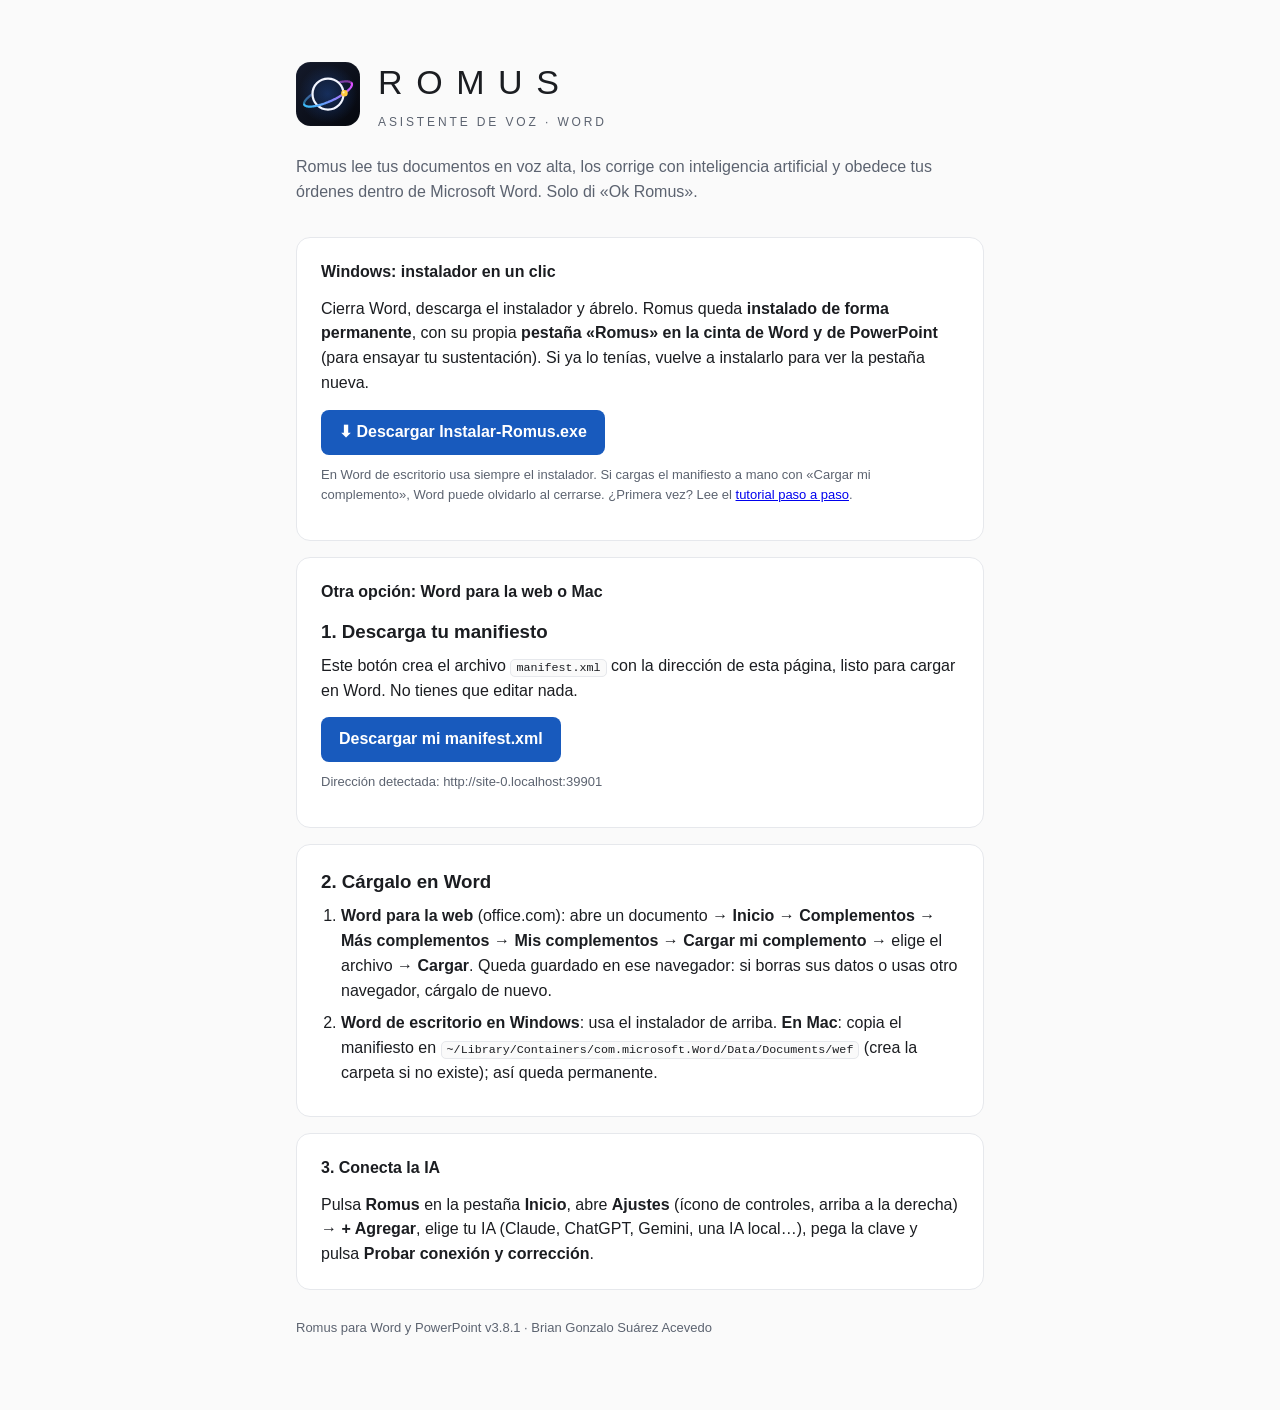
==== index.html @ e5c7108b "Romus v3.8.1: botones de la cinta en todas las versiones de Office - Sin motor compartido (Office 20" ====
<!DOCTYPE html>
<html lang="es">
<head>
  <meta charset="UTF-8">
  <meta name="viewport" content="width=device-width, initial-scale=1">
  <title>Romus para Word</title>
  <link rel="icon" href="assets/iconos/icon-32.png">
  <style>
    :root { --bg:#fafafa; --sup:#fff; --linea:#e6e8ec; --texto:#1b1d21; --texto-2:#5c6370; --acento:#185abd; --ok:#107c41; }
    @media (prefers-color-scheme: dark) { :root { --bg:#111317; --sup:#1a1d23; --linea:#2a2e36; --texto:#eceef2; --texto-2:#a4abb8; --acento:#4f9bff; --ok:#54c28a; } }
    * { box-sizing: border-box; }
    body { margin:0; font-family:"Segoe UI Variable Text","Segoe UI",-apple-system,Roboto,sans-serif; background:var(--bg); color:var(--texto); line-height:1.55; }
    main { max-width:720px; margin:0 auto; padding:56px 16px 72px; }
    header { display:flex; align-items:center; gap:18px; margin-bottom:10px; }
    header img { width:64px; height:64px; }
    h1 { margin:0; font-weight:300; letter-spacing:.4em; font-size:34px; }
    .lema { margin:4px 0 0; font-size:12px; letter-spacing:.24em; color:var(--texto-2); }
    .intro { font-size:16px; color:var(--texto-2); margin:24px 0 32px; }
    section { background:var(--sup); border:1px solid var(--linea); border-radius:14px; padding:22px 24px; margin-bottom:16px; }
    h2 { font-size:16px; margin:0 0 12px; }
    ol, ul { margin:0; padding-left:20px; }
    li { margin-bottom:8px; }
    .boton { display:inline-flex; align-items:center; gap:8px; background:var(--acento); color:#fff; border:none; text-decoration:none; padding:10px 18px; border-radius:8px; font:inherit; font-weight:600; cursor:pointer; }
    .boton:hover { filter:brightness(1.08); }
    .nota { font-size:13px; color:var(--texto-2); margin-top:10px; }
    .ok { color:var(--ok); }
    code { background:var(--bg); border:1px solid var(--linea); border-radius:5px; padding:1px 5px; font-size:.9em; }
    footer { color:var(--texto-2); font-size:13px; margin-top:28px; }
  </style>
</head>
<body>
<main>
  <header>
    <img src="assets/logo/logo-romus-app.svg" alt="">
    <div><h1>ROMUS</h1><p class="lema">ASISTENTE DE VOZ · WORD</p></div>
  </header>
  <p class="intro">Romus lee tus documentos en voz alta, los corrige con inteligencia artificial y obedece tus órdenes dentro de Microsoft Word. Solo di «Ok Romus».</p>

  <section>
    <h2>Windows: instalador en un clic</h2>
    <p style="margin:0 0 14px">Cierra Word, descarga el instalador y ábrelo. Romus queda <b>instalado de forma permanente</b>, con su propia <b>pestaña «Romus» en la cinta de Word y de PowerPoint</b> (para ensayar tu sustentación). Si ya lo tenías, vuelve a instalarlo para ver la pestaña nueva.</p>
    <a class="boton" href="https://github.com/PassBri/romus/raw/main/descargas/Instalar-Romus.exe">⬇ Descargar Instalar-Romus.exe</a>
    <p class="nota">En Word de escritorio usa siempre el instalador. Si cargas el manifiesto a mano con «Cargar mi complemento», Word puede olvidarlo al cerrarse. ¿Primera vez? Lee el <a href="tutorial.html">tutorial paso a paso</a>.</p>
  </section>

  <section>
    <h2>Otra opción: Word para la web o Mac</h2>
    <h3 style="margin:0 0 8px">1. Descarga tu manifiesto</h3>
    <p style="margin:0 0 14px">Este botón crea el archivo <code>manifest.xml</code> con la dirección de esta página, listo para cargar en Word. No tienes que editar nada.</p>
    <button class="boton" id="btnManifiesto">Descargar mi manifest.xml</button>
    <p class="nota" id="notaManifiesto">Dirección detectada: <span id="base">…</span></p>
  </section>

  <section>
    <h3 style="margin:0 0 8px">2. Cárgalo en Word</h3>
    <ol>
      <li><b>Word para la web</b> (office.com): abre un documento → <b>Inicio → Complementos → Más complementos → Mis complementos → Cargar mi complemento</b> → elige el archivo → <b>Cargar</b>. Queda guardado en ese navegador: si borras sus datos o usas otro navegador, cárgalo de nuevo.</li>
      <li><b>Word de escritorio en Windows</b>: usa el instalador de arriba. <b>En Mac</b>: copia el manifiesto en <code>~/Library/Containers/com.microsoft.Word/Data/Documents/wef</code> (crea la carpeta si no existe); así queda permanente.</li>
    </ol>
  </section>

  <section>
    <h2>3. Conecta la IA</h2>
    <p style="margin:0">Pulsa <b>Romus</b> en la pestaña <b>Inicio</b>, abre <b>Ajustes</b> (ícono de controles, arriba a la derecha) → <b>+ Agregar</b>, elige tu IA (Claude, ChatGPT, Gemini, una IA local…), pega la clave y pulsa <b>Probar conexión y corrección</b>.</p>
  </section>

  <footer>Romus para Word y PowerPoint v3.8.1 · Brian Gonzalo Suárez Acevedo</footer>
</main>
<script>
  // Carpeta donde está publicada esta página (por ejemplo https://usuario.github.io/romus)
  const base = location.href.split(/[?#]/)[0].replace(/\/[^/]*$/, "");
  document.getElementById("base").textContent = base;
  document.getElementById("btnManifiesto").addEventListener("click", async () => {
    const nota = document.getElementById("notaManifiesto");
    try {
      if (!/^https:\/\//.test(base)) throw new Error("La página debe abrirse desde una dirección https:// (por ejemplo, GitHub Pages).");
      const r = await fetch("manifest.xml", { cache: "no-store" });
      if (!r.ok) throw new Error("No encontré manifest.xml junto a esta página.");
      const xml = (await r.text()).replaceAll("https://TU-USUARIO.github.io/romus", base);
      const url = URL.createObjectURL(new Blob([xml], { type: "application/xml" }));
      const a = Object.assign(document.createElement("a"), { href: url, download: "manifest.xml" });
      document.body.appendChild(a); a.click(); a.remove();
      nota.innerHTML = '<span class="ok">Listo: se descargó <b>manifest.xml</b> configurado para ' + base + '</span>';
    } catch (e) {
      nota.textContent = e.message;
    }
  });
</script>
</body>
</html>
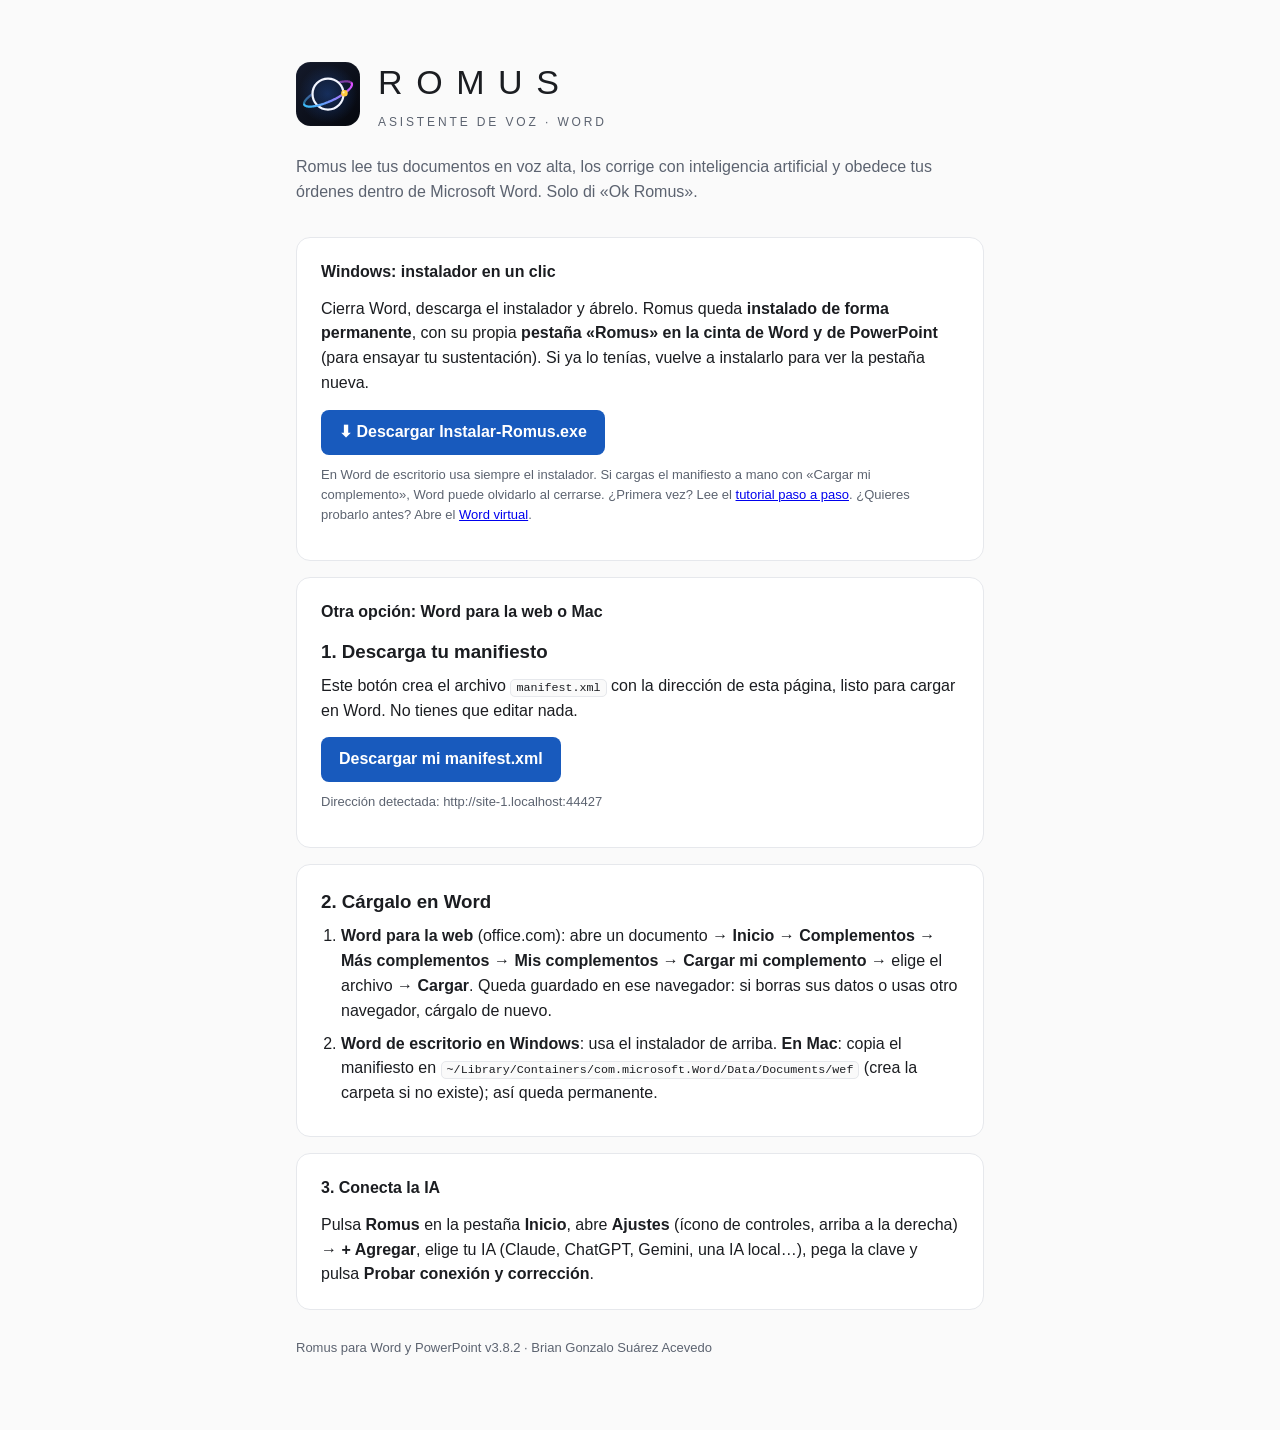
==== commit ac072cb6: "Romus v3.8.2: Word virtual (demo.html) Página que simula Word con la pestaña Romus generada desde el" ====
--- a/index.html
+++ b/index.html
@@ -40,7 +40,7 @@
     <h2>Windows: instalador en un clic</h2>
     <p style="margin:0 0 14px">Cierra Word, descarga el instalador y ábrelo. Romus queda <b>instalado de forma permanente</b>, con su propia <b>pestaña «Romus» en la cinta de Word y de PowerPoint</b> (para ensayar tu sustentación). Si ya lo tenías, vuelve a instalarlo para ver la pestaña nueva.</p>
     <a class="boton" href="https://github.com/PassBri/romus/raw/main/descargas/Instalar-Romus.exe">⬇ Descargar Instalar-Romus.exe</a>
-    <p class="nota">En Word de escritorio usa siempre el instalador. Si cargas el manifiesto a mano con «Cargar mi complemento», Word puede olvidarlo al cerrarse. ¿Primera vez? Lee el <a href="tutorial.html">tutorial paso a paso</a>.</p>
+    <p class="nota">En Word de escritorio usa siempre el instalador. Si cargas el manifiesto a mano con «Cargar mi complemento», Word puede olvidarlo al cerrarse. ¿Primera vez? Lee el <a href="tutorial.html">tutorial paso a paso</a>. ¿Quieres probarlo antes? Abre el <a href="demo.html">Word virtual</a>.</p>
   </section>
 
   <section>
@@ -64,7 +64,7 @@
     <p style="margin:0">Pulsa <b>Romus</b> en la pestaña <b>Inicio</b>, abre <b>Ajustes</b> (ícono de controles, arriba a la derecha) → <b>+ Agregar</b>, elige tu IA (Claude, ChatGPT, Gemini, una IA local…), pega la clave y pulsa <b>Probar conexión y corrección</b>.</p>
   </section>
 
-  <footer>Romus para Word y PowerPoint v3.8.1 · Brian Gonzalo Suárez Acevedo</footer>
+  <footer>Romus para Word y PowerPoint v3.8.2 · Brian Gonzalo Suárez Acevedo</footer>
 </main>
 <script>
   // Carpeta donde está publicada esta página (por ejemplo https://usuario.github.io/romus)
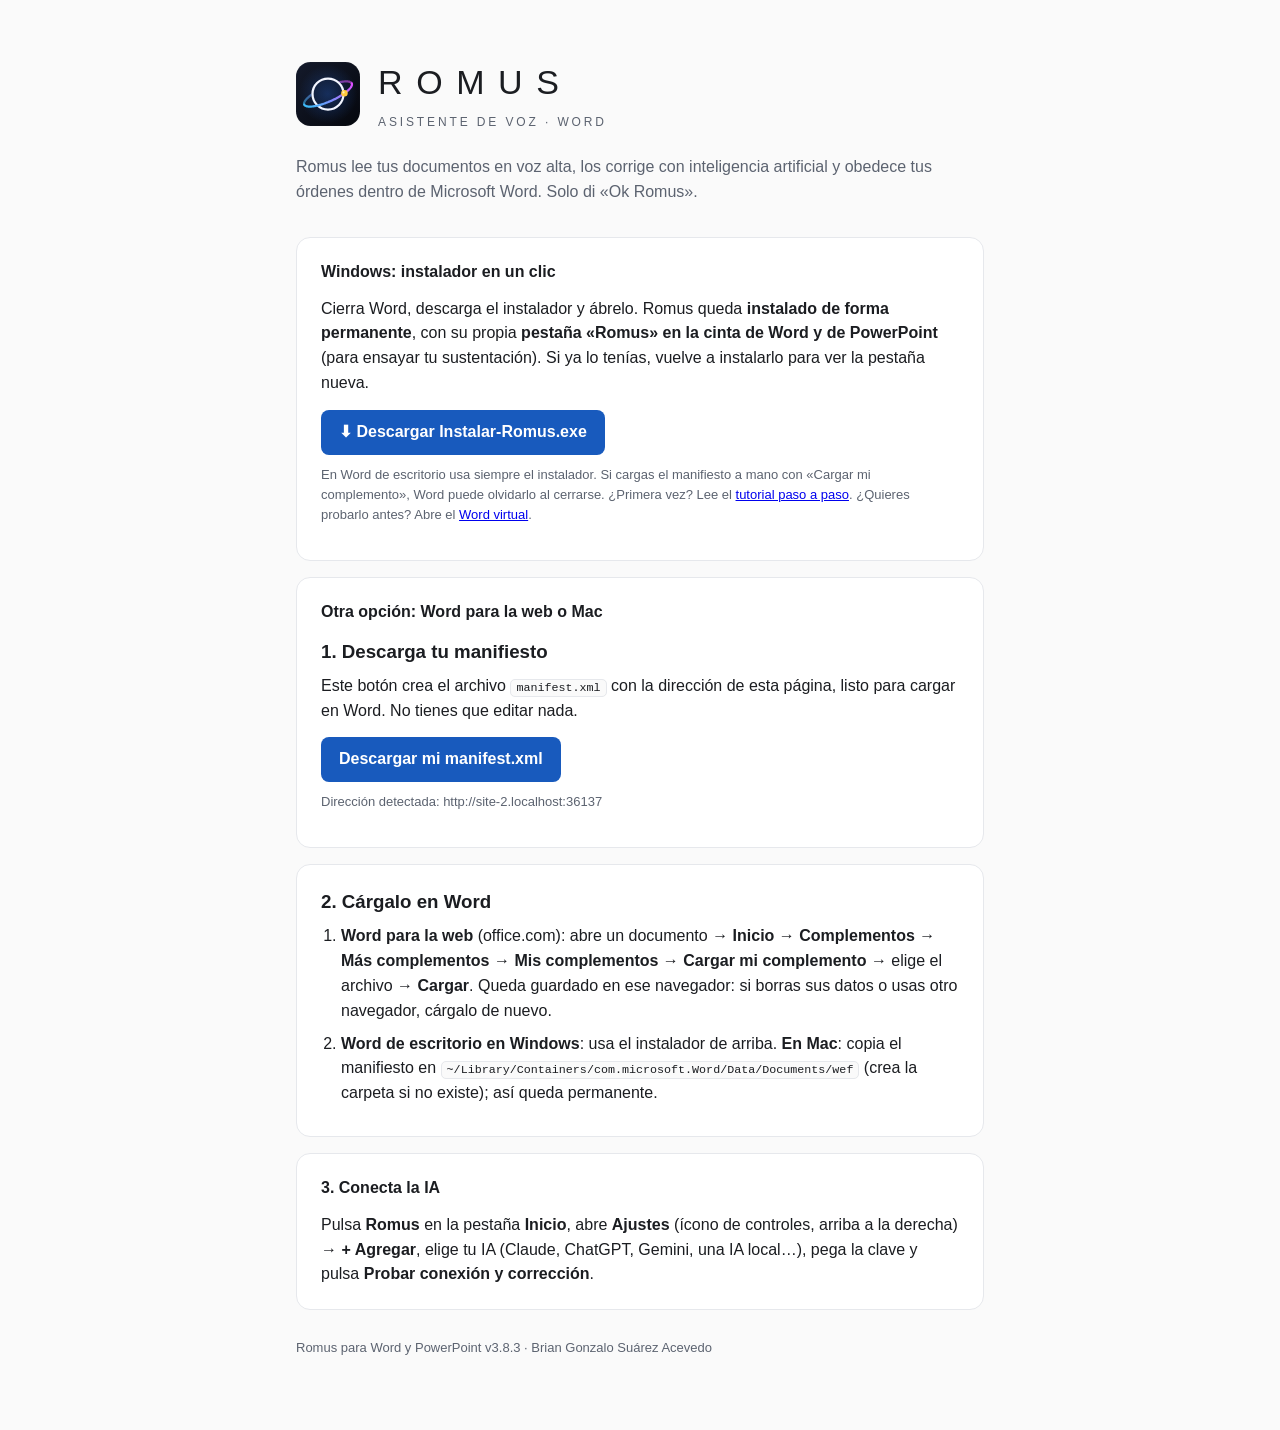
==== commit a524bb83: "Romus v3.8.3: oído en un clic para Word de escritorio Al pulsar Hablar sin una IA que entienda audio" ====
--- a/index.html
+++ b/index.html
@@ -64,7 +64,7 @@
     <p style="margin:0">Pulsa <b>Romus</b> en la pestaña <b>Inicio</b>, abre <b>Ajustes</b> (ícono de controles, arriba a la derecha) → <b>+ Agregar</b>, elige tu IA (Claude, ChatGPT, Gemini, una IA local…), pega la clave y pulsa <b>Probar conexión y corrección</b>.</p>
   </section>
 
-  <footer>Romus para Word y PowerPoint v3.8.2 · Brian Gonzalo Suárez Acevedo</footer>
+  <footer>Romus para Word y PowerPoint v3.8.3 · Brian Gonzalo Suárez Acevedo</footer>
 </main>
 <script>
   // Carpeta donde está publicada esta página (por ejemplo https://usuario.github.io/romus)
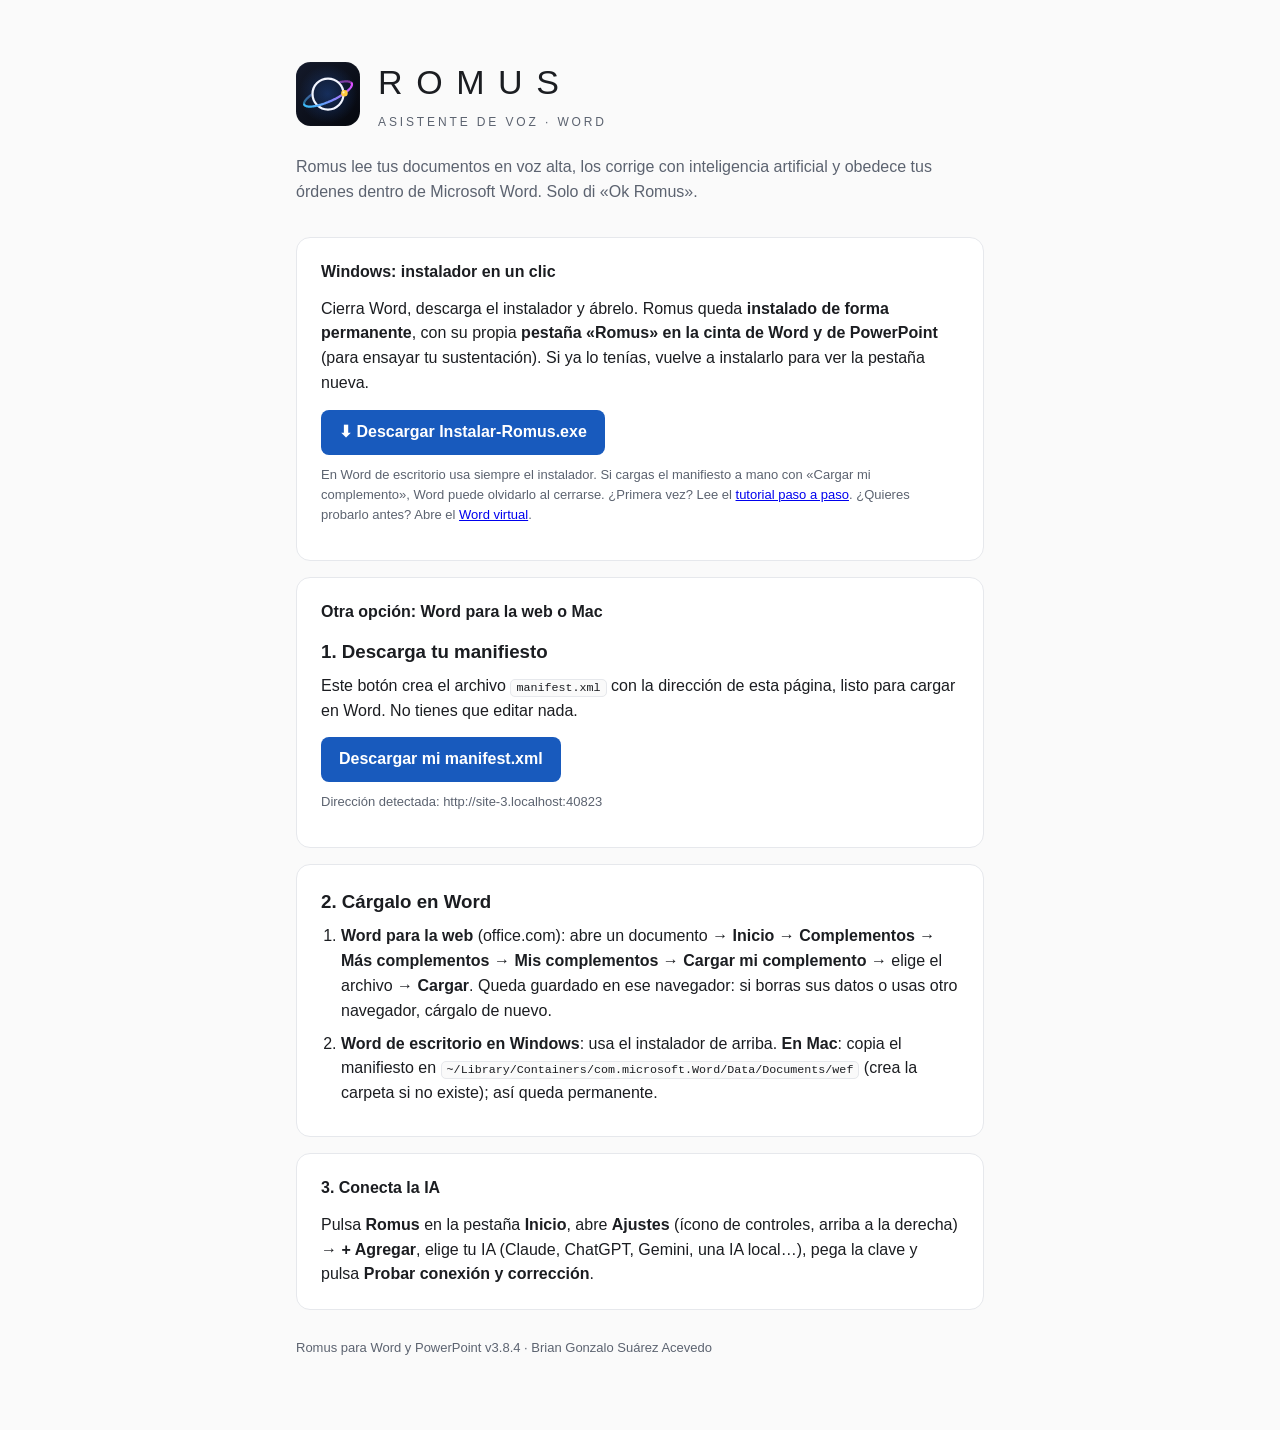
==== commit 766db2c5: "Romus v3.8.4: cinta confiable en Office 2016/2019 La instancia oculta de cada botón ya no ejecuta la" ====
--- a/index.html
+++ b/index.html
@@ -64,7 +64,7 @@
     <p style="margin:0">Pulsa <b>Romus</b> en la pestaña <b>Inicio</b>, abre <b>Ajustes</b> (ícono de controles, arriba a la derecha) → <b>+ Agregar</b>, elige tu IA (Claude, ChatGPT, Gemini, una IA local…), pega la clave y pulsa <b>Probar conexión y corrección</b>.</p>
   </section>
 
-  <footer>Romus para Word y PowerPoint v3.8.3 · Brian Gonzalo Suárez Acevedo</footer>
+  <footer>Romus para Word y PowerPoint v3.8.4 · Brian Gonzalo Suárez Acevedo</footer>
 </main>
 <script>
   // Carpeta donde está publicada esta página (por ejemplo https://usuario.github.io/romus)
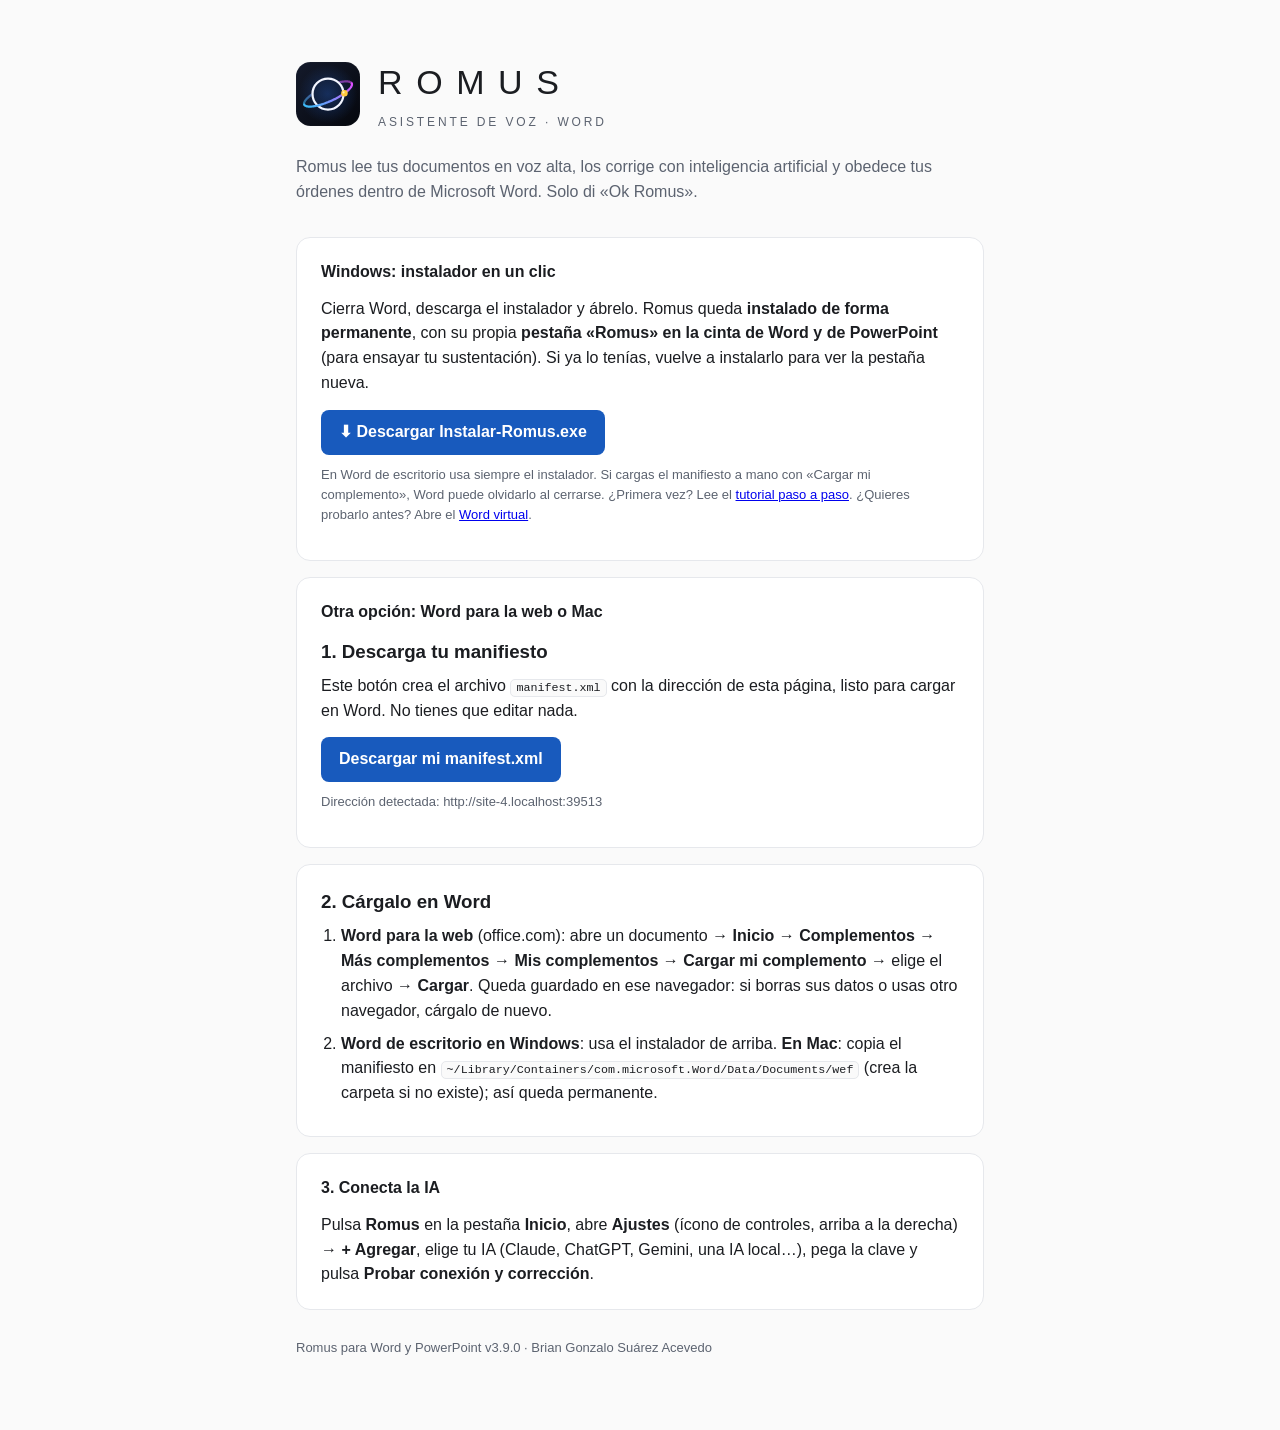
==== commit 6ee8c184: "Romus v3.9.0: cinta clásica para Office 2016, 2019 y 2021 Manifiesto clásico sin motor compartido: c" ====
--- a/index.html
+++ b/index.html
@@ -64,7 +64,7 @@
     <p style="margin:0">Pulsa <b>Romus</b> en la pestaña <b>Inicio</b>, abre <b>Ajustes</b> (ícono de controles, arriba a la derecha) → <b>+ Agregar</b>, elige tu IA (Claude, ChatGPT, Gemini, una IA local…), pega la clave y pulsa <b>Probar conexión y corrección</b>.</p>
   </section>
 
-  <footer>Romus para Word y PowerPoint v3.8.4 · Brian Gonzalo Suárez Acevedo</footer>
+  <footer>Romus para Word y PowerPoint v3.9.0 · Brian Gonzalo Suárez Acevedo</footer>
 </main>
 <script>
   // Carpeta donde está publicada esta página (por ejemplo https://usuario.github.io/romus)
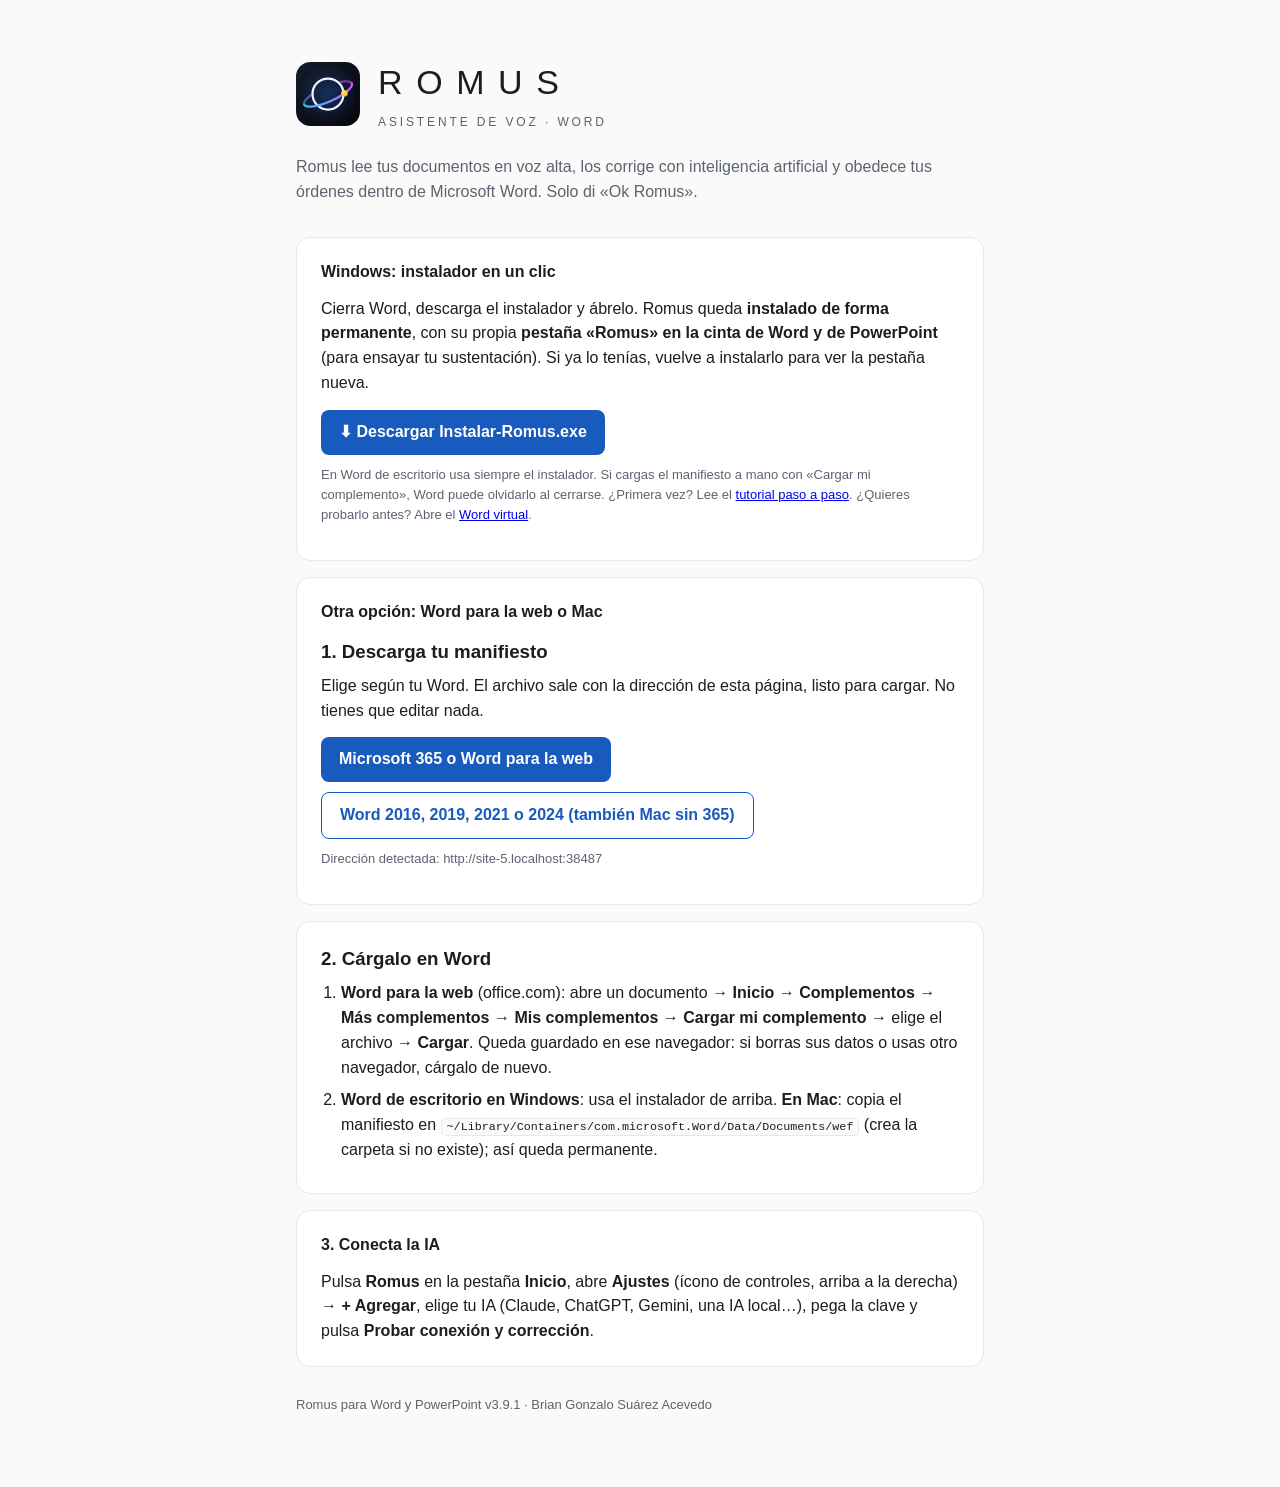
==== commit 91b87154: "Romus v3.9.1: compatible con cada versión de Word Instalador que reconoce Microsoft 365, Word 2016-2" ====
--- a/index.html
+++ b/index.html
@@ -46,8 +46,11 @@
   <section>
     <h2>Otra opción: Word para la web o Mac</h2>
     <h3 style="margin:0 0 8px">1. Descarga tu manifiesto</h3>
-    <p style="margin:0 0 14px">Este botón crea el archivo <code>manifest.xml</code> con la dirección de esta página, listo para cargar en Word. No tienes que editar nada.</p>
-    <button class="boton" id="btnManifiesto">Descargar mi manifest.xml</button>
+    <p style="margin:0 0 14px">Elige según tu Word. El archivo sale con la dirección de esta página, listo para cargar. No tienes que editar nada.</p>
+    <div style="display:flex;gap:10px;flex-wrap:wrap">
+      <button class="boton" id="btnManifiesto" data-archivo="manifest.xml">Microsoft 365 o Word para la web</button>
+      <button class="boton" id="btnManifiestoClasico" data-archivo="manifest-clasico.xml" style="background:#fff;color:#185abd;border:1px solid #185abd">Word 2016, 2019, 2021 o 2024 (también Mac sin 365)</button>
+    </div>
     <p class="nota" id="notaManifiesto">Dirección detectada: <span id="base">…</span></p>
   </section>
 
@@ -64,27 +67,30 @@
     <p style="margin:0">Pulsa <b>Romus</b> en la pestaña <b>Inicio</b>, abre <b>Ajustes</b> (ícono de controles, arriba a la derecha) → <b>+ Agregar</b>, elige tu IA (Claude, ChatGPT, Gemini, una IA local…), pega la clave y pulsa <b>Probar conexión y corrección</b>.</p>
   </section>
 
-  <footer>Romus para Word y PowerPoint v3.9.0 · Brian Gonzalo Suárez Acevedo</footer>
+  <footer>Romus para Word y PowerPoint v3.9.1 · Brian Gonzalo Suárez Acevedo</footer>
 </main>
 <script>
   // Carpeta donde está publicada esta página (por ejemplo https://usuario.github.io/romus)
   const base = location.href.split(/[?#]/)[0].replace(/\/[^/]*$/, "");
   document.getElementById("base").textContent = base;
-  document.getElementById("btnManifiesto").addEventListener("click", async () => {
+  const descargar = async (ev) => {
     const nota = document.getElementById("notaManifiesto");
+    const archivo = ev.currentTarget.dataset.archivo;
     try {
       if (!/^https:\/\//.test(base)) throw new Error("La página debe abrirse desde una dirección https:// (por ejemplo, GitHub Pages).");
-      const r = await fetch("manifest.xml", { cache: "no-store" });
+      const r = await fetch(archivo, { cache: "no-store" });
       if (!r.ok) throw new Error("No encontré manifest.xml junto a esta página.");
       const xml = (await r.text()).replaceAll("https://TU-USUARIO.github.io/romus", base);
       const url = URL.createObjectURL(new Blob([xml], { type: "application/xml" }));
       const a = Object.assign(document.createElement("a"), { href: url, download: "manifest.xml" });
       document.body.appendChild(a); a.click(); a.remove();
-      nota.innerHTML = '<span class="ok">Listo: se descargó <b>manifest.xml</b> configurado para ' + base + '</span>';
+      nota.innerHTML = '<span class="ok">Listo: se descargó <b>manifest.xml</b> ' + (archivo === "manifest.xml" ? "(Microsoft 365)" : "(cinta clásica)") + ' configurado para ' + base + '</span>';
     } catch (e) {
       nota.textContent = e.message;
     }
-  });
+  };
+  document.getElementById("btnManifiesto").addEventListener("click", descargar);
+  document.getElementById("btnManifiestoClasico").addEventListener("click", descargar);
 </script>
 </body>
 </html>
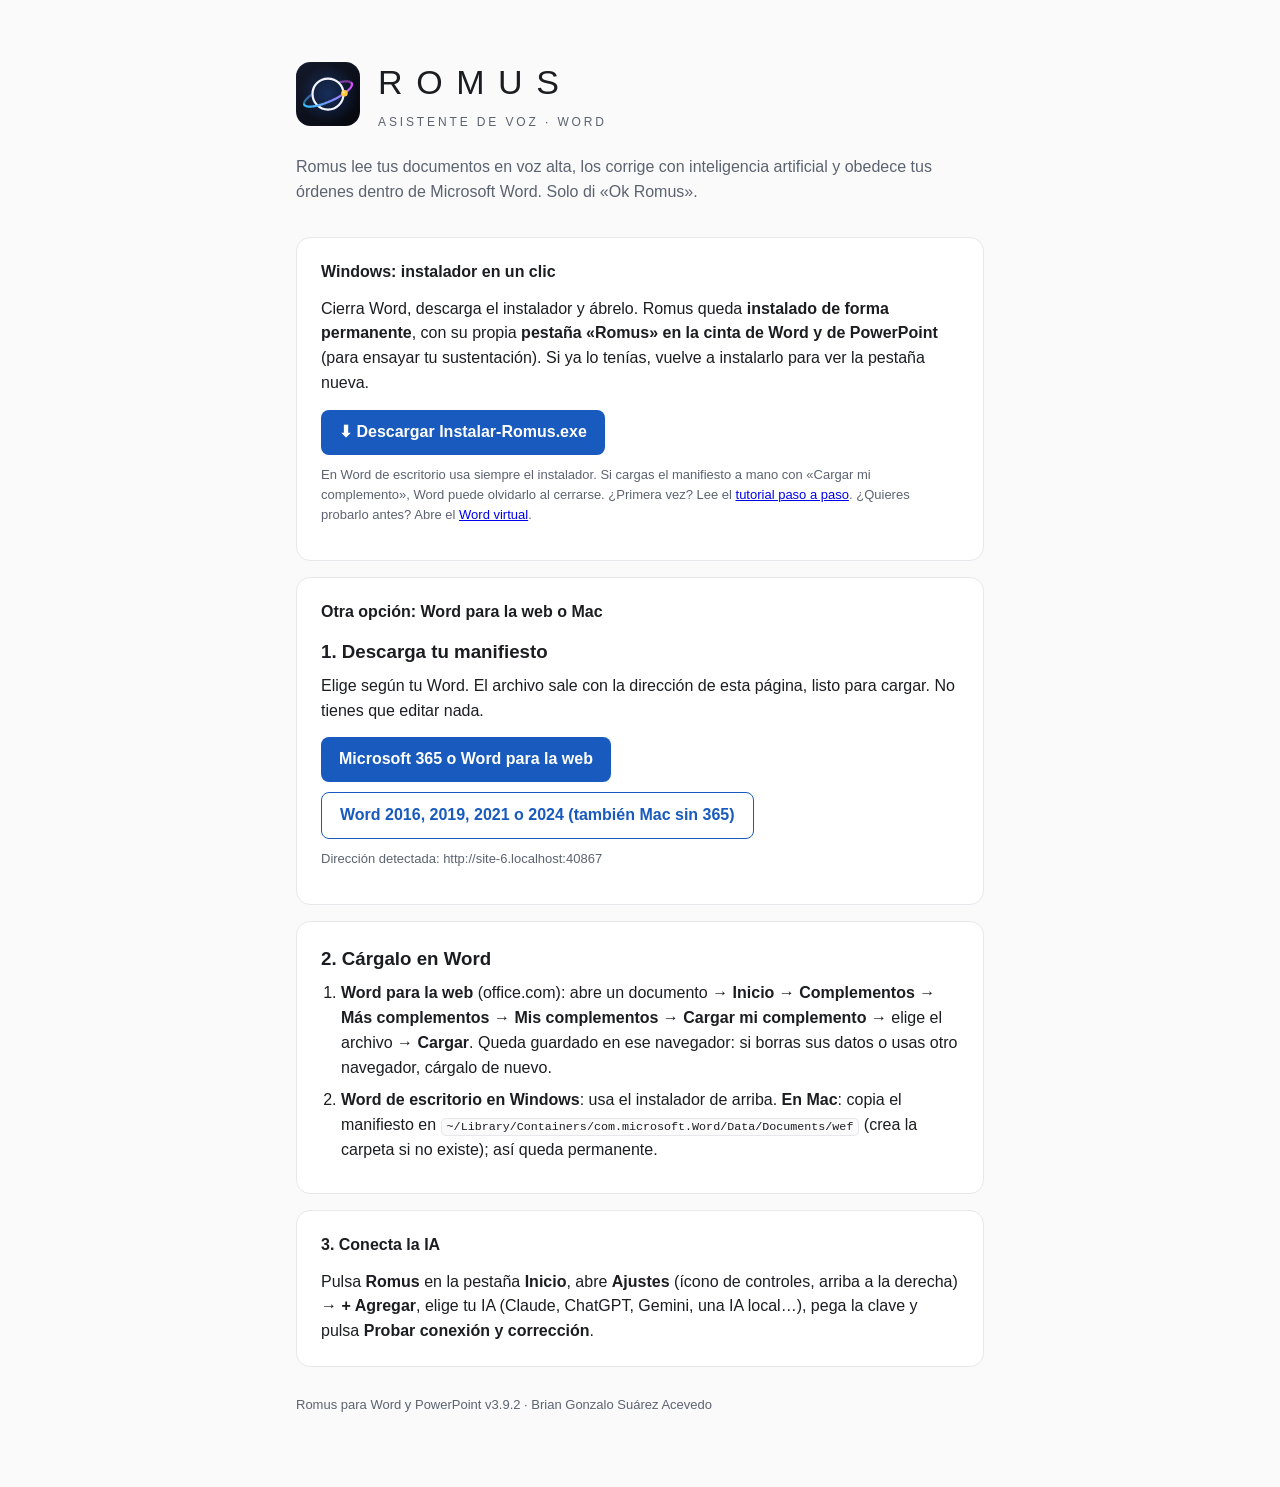
==== commit a7216d08: "Romus v3.9.2: biblioteca de metodología para leer o escuchar biblioteca.html con 114 temas (proceso " ====
--- a/index.html
+++ b/index.html
@@ -67,7 +67,7 @@
     <p style="margin:0">Pulsa <b>Romus</b> en la pestaña <b>Inicio</b>, abre <b>Ajustes</b> (ícono de controles, arriba a la derecha) → <b>+ Agregar</b>, elige tu IA (Claude, ChatGPT, Gemini, una IA local…), pega la clave y pulsa <b>Probar conexión y corrección</b>.</p>
   </section>
 
-  <footer>Romus para Word y PowerPoint v3.9.1 · Brian Gonzalo Suárez Acevedo</footer>
+  <footer>Romus para Word y PowerPoint v3.9.2 · Brian Gonzalo Suárez Acevedo</footer>
 </main>
 <script>
   // Carpeta donde está publicada esta página (por ejemplo https://usuario.github.io/romus)
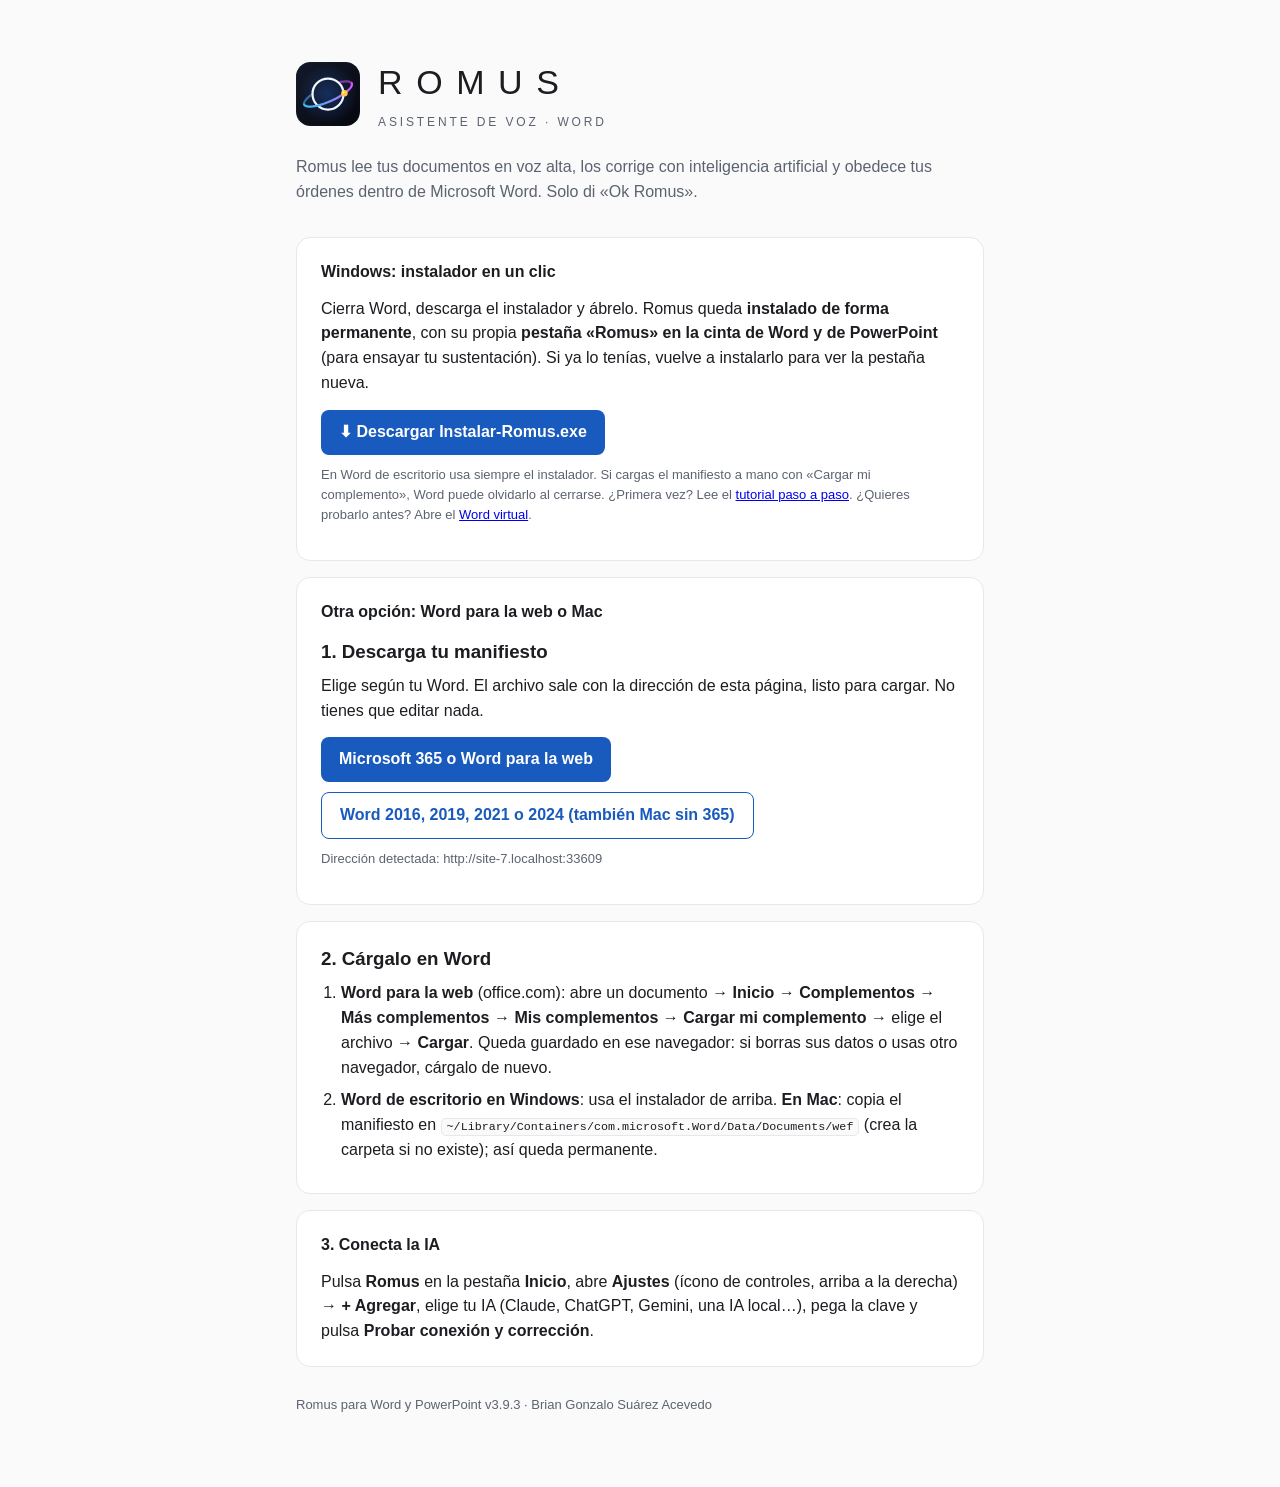
==== commit e554de77: "Romus v3.9.3: formato APA con las herramientas de Word Estilos de Word ajustados a APA 7 (Normal, Tí" ====
--- a/index.html
+++ b/index.html
@@ -67,7 +67,7 @@
     <p style="margin:0">Pulsa <b>Romus</b> en la pestaña <b>Inicio</b>, abre <b>Ajustes</b> (ícono de controles, arriba a la derecha) → <b>+ Agregar</b>, elige tu IA (Claude, ChatGPT, Gemini, una IA local…), pega la clave y pulsa <b>Probar conexión y corrección</b>.</p>
   </section>
 
-  <footer>Romus para Word y PowerPoint v3.9.2 · Brian Gonzalo Suárez Acevedo</footer>
+  <footer>Romus para Word y PowerPoint v3.9.3 · Brian Gonzalo Suárez Acevedo</footer>
 </main>
 <script>
   // Carpeta donde está publicada esta página (por ejemplo https://usuario.github.io/romus)
